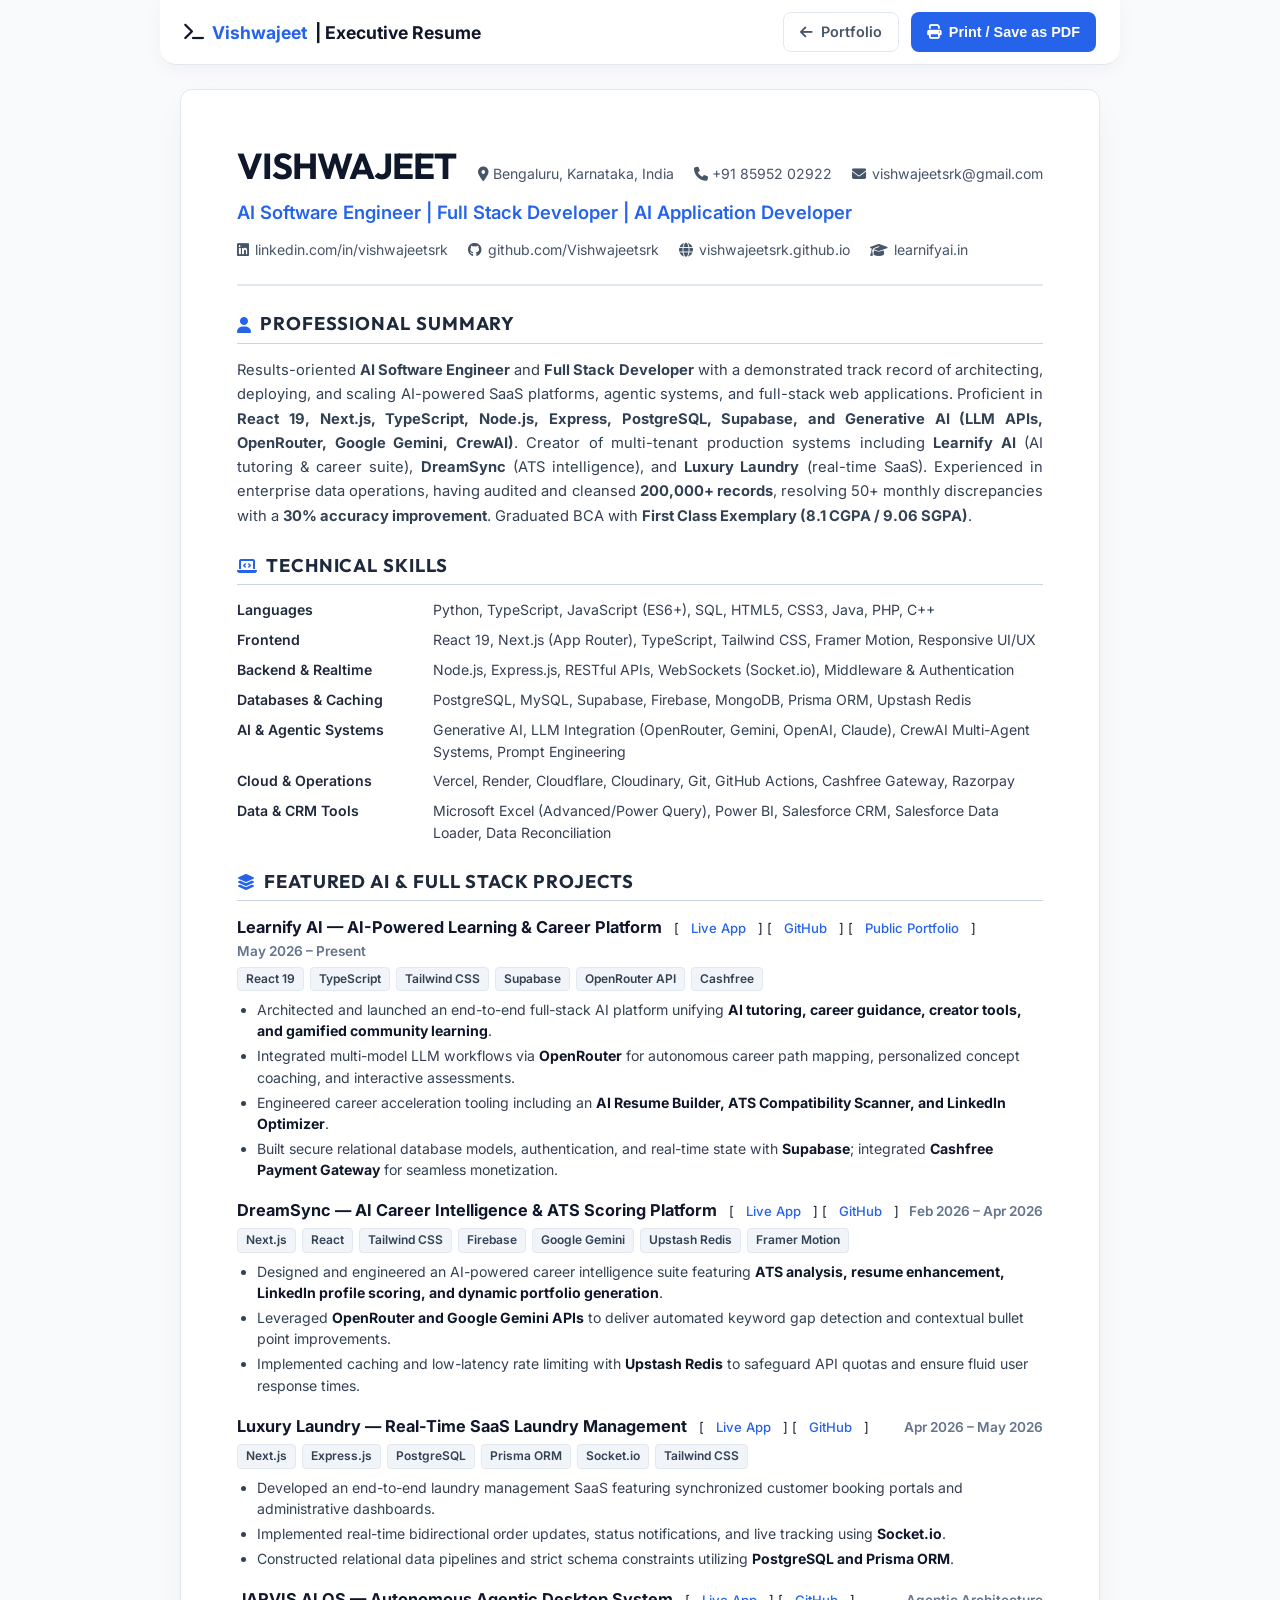
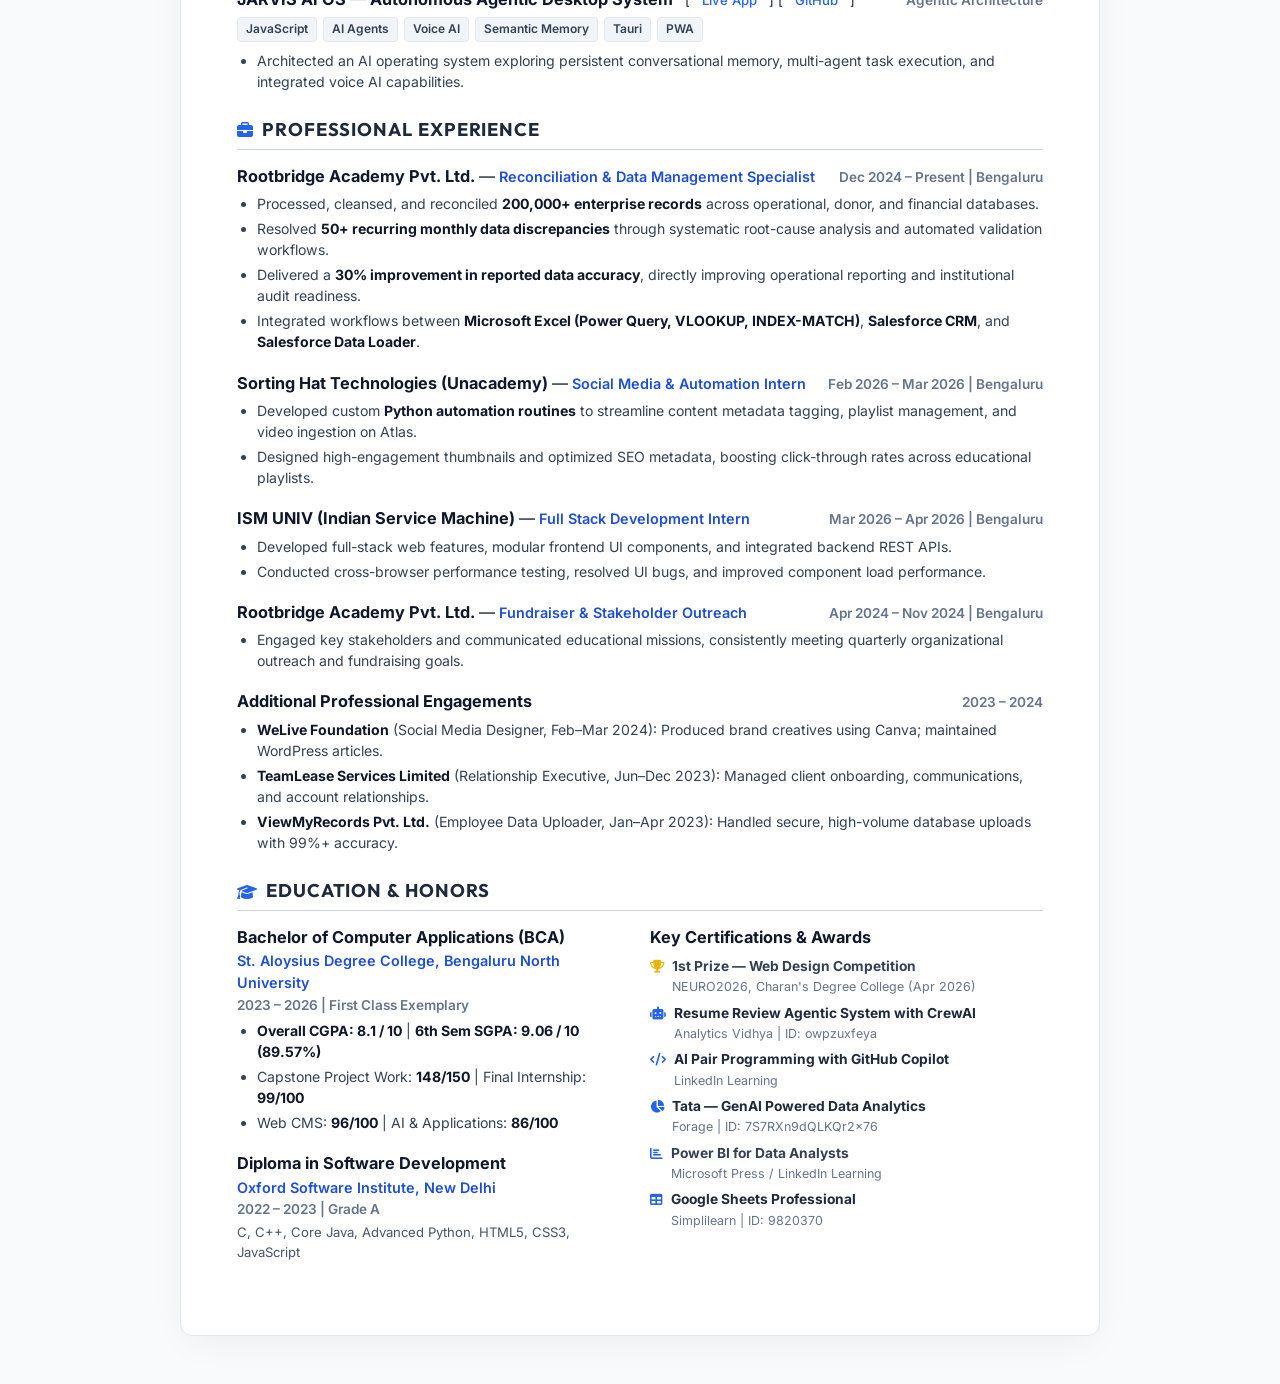
==== resume.html @ b8ddba81 "feat: upgrade UI animations, Cal.com scheduler, mobile responsiveness, and comprehensive README docu" ====
<!DOCTYPE html>
<html lang="en">
<head>
    <meta charset="UTF-8">
    <meta name="viewport" content="width=device-width, initial-scale=1.0">
    <title>Vishwajeet | AI Software Engineer & Full Stack Developer - Resume</title>
    <meta name="description" content="Resume of Vishwajeet - AI Software Engineer, Full Stack Developer, and Data Operations Specialist.">
    <link rel="preconnect" href="https://fonts.googleapis.com">
    <link rel="preconnect" href="https://fonts.gstatic.com" crossorigin>
    <link href="https://fonts.googleapis.com/css2?family=Inter:wght@300;400;500;600;700;800&family=Outfit:wght@500;600;700&display=swap" rel="stylesheet">
    <link rel="stylesheet" href="https://cdn.jsdelivr.net/npm/@fortawesome/fontawesome-free@6.4.0/css/all.min.css">
    <style>
        :root {
            --primary: #2563eb;
            --primary-dark: #1d4ed8;
            --accent: #6366f1;
            --text-main: #0f172a;
            --text-muted: #475569;
            --text-light: #64748b;
            --border-color: #e2e8f0;
            --bg-page: #f8fafc;
            --bg-card: #ffffff;
            --tag-bg: #f1f5f9;
            --tag-text: #334155;
        }

        * {
            box-sizing: border-box;
            margin: 0;
            padding: 0;
        }

        body {
            font-family: 'Inter', sans-serif;
            background-color: var(--bg-page);
            color: var(--text-main);
            line-height: 1.55;
            -webkit-font-smoothing: antialiased;
        }

        /* Action Bar for Web View */
        .action-bar {
            position: sticky;
            top: 0;
            z-index: 100;
            background: rgba(255, 255, 255, 0.92);
            backdrop-filter: blur(12px);
            border-bottom: 1px solid var(--border-color);
            padding: 12px 24px;
            display: flex;
            justify-content: space-between;
            align-items: center;
            max-width: 960px;
            margin: 0 auto 24px;
            border-radius: 0 0 16px 16px;
            box-shadow: 0 4px 20px -2px rgba(0,0,0,0.05);
        }

        .action-bar .brand {
            font-weight: 700;
            font-size: 1.1rem;
            color: var(--text-main);
            display: flex;
            align-items: center;
            gap: 8px;
        }

        .action-bar .brand span {
            color: var(--primary);
        }

        .action-buttons {
            display: flex;
            gap: 12px;
        }

        .btn {
            display: inline-flex;
            align-items: center;
            gap: 8px;
            padding: 8px 16px;
            font-size: 0.9rem;
            font-weight: 600;
            border-radius: 8px;
            text-decoration: none;
            cursor: pointer;
            transition: all 0.2s ease;
            border: none;
        }

        .btn-primary {
            background: var(--primary);
            color: #ffffff;
        }

        .btn-primary:hover {
            background: var(--primary-dark);
            box-shadow: 0 4px 12px rgba(37, 99, 235, 0.3);
            transform: translateY(-1px);
        }

        .btn-secondary {
            background: #ffffff;
            color: var(--text-muted);
            border: 1px solid var(--border-color);
        }

        .btn-secondary:hover {
            background: var(--tag-bg);
            color: var(--text-main);
        }

        /* Resume Paper Container */
        .resume-container {
            max-width: 920px;
            margin: 0 auto 48px;
            background: var(--bg-card);
            padding: 48px 56px;
            border-radius: 12px;
            box-shadow: 0 10px 40px -10px rgba(0,0,0,0.07);
            border: 1px solid var(--border-color);
        }

        /* Header Section */
        .resume-header {
            border-bottom: 2px solid var(--border-color);
            padding-bottom: 24px;
            margin-bottom: 24px;
        }

        .header-title-row {
            display: flex;
            justify-content: space-between;
            align-items: baseline;
            flex-wrap: wrap;
            gap: 12px;
        }

        h1.name {
            font-family: 'Outfit', sans-serif;
            font-size: 2.25rem;
            font-weight: 700;
            letter-spacing: -0.02em;
            color: #0f172a;
        }

        .headline {
            font-size: 1.15rem;
            font-weight: 600;
            color: var(--primary);
            margin-top: 4px;
            margin-bottom: 12px;
        }

        .contact-links {
            display: flex;
            flex-wrap: wrap;
            gap: 16px 20px;
            font-size: 0.88rem;
            color: var(--text-muted);
        }

        .contact-links a {
            color: var(--text-muted);
            text-decoration: none;
            display: inline-flex;
            align-items: center;
            gap: 6px;
            transition: color 0.15s ease;
        }

        .contact-links a:hover {
            color: var(--primary);
        }

        /* Section Styling */
        .section {
            margin-bottom: 24px;
        }

        .section-title {
            font-family: 'Outfit', sans-serif;
            font-size: 1.15rem;
            font-weight: 700;
            text-transform: uppercase;
            letter-spacing: 0.05em;
            color: #1e293b;
            border-bottom: 1.5px solid #cbd5e1;
            padding-bottom: 4px;
            margin-bottom: 14px;
            display: flex;
            align-items: center;
            gap: 8px;
        }

        .section-title i {
            color: var(--primary);
            font-size: 1rem;
        }

        .summary-text {
            font-size: 0.92rem;
            color: #334155;
            line-height: 1.65;
            text-align: justify;
        }

        /* Skills Grid */
        .skills-table {
            display: grid;
            grid-template-columns: 180px 1fr;
            gap: 8px 16px;
            font-size: 0.88rem;
        }

        .skill-group-name {
            font-weight: 600;
            color: #1e293b;
        }

        .skill-group-items {
            color: #334155;
        }

        /* Experience & Projects Entries */
        .entry-item {
            margin-bottom: 18px;
            page-break-inside: avoid;
        }

        .entry-item:last-child {
            margin-bottom: 0;
        }

        .entry-header {
            display: flex;
            justify-content: space-between;
            align-items: baseline;
            flex-wrap: wrap;
            margin-bottom: 4px;
        }

        .entry-title {
            font-size: 1.02rem;
            font-weight: 700;
            color: #0f172a;
        }

        .entry-title a {
            color: #0f172a;
            text-decoration: none;
            transition: color 0.15s ease;
        }

        .entry-title a:hover {
            color: var(--primary);
        }

        .entry-subtitle {
            font-size: 0.9rem;
            font-weight: 600;
            color: var(--primary-dark);
        }

        .entry-date {
            font-size: 0.85rem;
            font-weight: 600;
            color: var(--text-light);
        }

        .entry-tags {
            display: flex;
            flex-wrap: wrap;
            gap: 6px;
            margin: 5px 0 8px 0;
        }

        .tech-pill {
            font-size: 0.75rem;
            font-weight: 600;
            background: var(--tag-bg);
            color: var(--tag-text);
            padding: 2px 8px;
            border-radius: 4px;
            border: 1px solid #e2e8f0;
        }

        .entry-links {
            display: inline-flex;
            gap: 12px;
            font-size: 0.82rem;
            margin-left: 8px;
        }

        .entry-links a {
            color: var(--primary);
            text-decoration: none;
            font-weight: 500;
        }

        .entry-links a:hover {
            text-decoration: underline;
        }

        ul.bullet-list {
            list-style-type: disc;
            margin-left: 20px;
            margin-top: 4px;
        }

        ul.bullet-list li {
            font-size: 0.88rem;
            color: #334155;
            margin-bottom: 4px;
            line-height: 1.5;
        }

        ul.bullet-list li strong {
            color: #0f172a;
        }

        /* Education & Certs Grid */
        .edu-cert-grid {
            display: grid;
            grid-template-columns: 1fr 1fr;
            gap: 20px;
        }

        .cert-list {
            list-style: none;
        }

        .cert-list li {
            font-size: 0.86rem;
            color: #334155;
            margin-bottom: 6px;
            display: flex;
            align-items: baseline;
            gap: 8px;
        }

        .cert-list li i {
            color: var(--primary);
            font-size: 0.8rem;
            flex-shrink: 0;
        }

        .cert-list a {
            color: #1e293b;
            text-decoration: none;
        }

        .cert-list a:hover {
            color: var(--primary);
            text-decoration: underline;
        }

        .cert-meta {
            color: var(--text-light);
            font-size: 0.78rem;
        }

        /* Print Optimization */
        @media print {
            body {
                background: #ffffff;
                color: #000000;
                font-size: 9.5pt;
            }

            .action-bar {
                display: none !important;
            }

            .resume-container {
                max-width: 100%;
                margin: 0;
                padding: 0;
                border: none;
                box-shadow: none;
                border-radius: 0;
            }

            a {
                text-decoration: none;
                color: inherit;
            }

            .section-title {
                border-bottom: 1.5px solid #000;
                color: #000;
            }

            .headline, .entry-subtitle, .section-title i {
                color: #1d4ed8;
            }

            .tech-pill {
                border: 1px solid #cbd5e1;
                background: #f8fafc;
                color: #0f172a;
            }

            .entry-item {
                page-break-inside: avoid;
            }

            @page {
                margin: 1.2cm;
                size: A4 portrait;
            }
        }

        @media (max-width: 768px) {
            .resume-container {
                padding: 28px 20px;
                margin: 0 12px 24px;
            }
            .skills-table {
                grid-template-columns: 1fr;
                gap: 4px;
            }
            .edu-cert-grid {
                grid-template-columns: 1fr;
            }
            .action-bar {
                flex-direction: column;
                gap: 12px;
            }
        }
    </style>
</head>
<body>

    <!-- Sticky Web Toolbar -->
    <div class="action-bar">
        <div class="brand">
            <i class="fas fa-terminal"></i>
            <span>Vishwajeet</span> | Executive Resume
        </div>
        <div class="action-buttons">
            <a href="index.html" class="btn btn-secondary">
                <i class="fas fa-arrow-left"></i> Portfolio
            </a>
            <button onclick="window.print()" class="btn btn-primary">
                <i class="fas fa-print"></i> Print / Save as PDF
            </button>
        </div>
    </div>

    <!-- Resume Document Body -->
    <div class="resume-container">
        <!-- Header -->
        <header class="resume-header">
            <div class="header-title-row">
                <h1 class="name">VISHWAJEET</h1>
                <div class="contact-links">
                    <span><i class="fas fa-map-marker-alt"></i> Bengaluru, Karnataka, India</span>
                    <span><i class="fas fa-phone"></i> +91 85952 02922</span>
                    <a href="mailto:vishwajeetsrk@gmail.com"><i class="fas fa-envelope"></i> vishwajeetsrk@gmail.com</a>
                </div>
            </div>
            <div class="headline">AI Software Engineer | Full Stack Developer | AI Application Developer</div>
            <div class="contact-links">
                <a href="https://www.linkedin.com/in/vishwajeetsrk/" target="_blank"><i class="fab fa-linkedin"></i> linkedin.com/in/vishwajeetsrk</a>
                <a href="https://github.com/Vishwajeetsrk" target="_blank"><i class="fab fa-github"></i> github.com/Vishwajeetsrk</a>
                <a href="https://vishwajeetsrk.github.io/" target="_blank"><i class="fas fa-globe"></i> vishwajeetsrk.github.io</a>
                <a href="https://www.learnifyai.in/" target="_blank"><i class="fas fa-graduation-cap"></i> learnifyai.in</a>
            </div>
        </header>

        <!-- Professional Summary -->
        <section class="section">
            <h2 class="section-title"><i class="fas fa-user"></i> Professional Summary</h2>
            <p class="summary-text">
                Results-oriented <strong>AI Software Engineer</strong> and <strong>Full Stack Developer</strong> with a demonstrated track record of architecting, deploying, and scaling AI-powered SaaS platforms, agentic systems, and full-stack web applications. Proficient in <strong>React 19, Next.js, TypeScript, Node.js, Express, PostgreSQL, Supabase, and Generative AI (LLM APIs, OpenRouter, Google Gemini, CrewAI)</strong>. Creator of multi-tenant production systems including <strong>Learnify AI</strong> (AI tutoring & career suite), <strong>DreamSync</strong> (ATS intelligence), and <strong>Luxury Laundry</strong> (real-time SaaS). Experienced in enterprise data operations, having audited and cleansed <strong>200,000+ records</strong>, resolving 50+ monthly discrepancies with a <strong>30% accuracy improvement</strong>. Graduated BCA with <strong>First Class Exemplary (8.1 CGPA / 9.06 SGPA)</strong>.
            </p>
        </section>

        <!-- Technical Skills -->
        <section class="section">
            <h2 class="section-title"><i class="fas fa-laptop-code"></i> Technical Skills</h2>
            <div class="skills-table">
                <div class="skill-group-name">Languages</div>
                <div class="skill-group-items">Python, TypeScript, JavaScript (ES6+), SQL, HTML5, CSS3, Java, PHP, C++</div>

                <div class="skill-group-name">Frontend</div>
                <div class="skill-group-items">React 19, Next.js (App Router), TypeScript, Tailwind CSS, Framer Motion, Responsive UI/UX</div>

                <div class="skill-group-name">Backend & Realtime</div>
                <div class="skill-group-items">Node.js, Express.js, RESTful APIs, WebSockets (Socket.io), Middleware & Authentication</div>

                <div class="skill-group-name">Databases & Caching</div>
                <div class="skill-group-items">PostgreSQL, MySQL, Supabase, Firebase, MongoDB, Prisma ORM, Upstash Redis</div>

                <div class="skill-group-name">AI & Agentic Systems</div>
                <div class="skill-group-items">Generative AI, LLM Integration (OpenRouter, Gemini, OpenAI, Claude), CrewAI Multi-Agent Systems, Prompt Engineering</div>

                <div class="skill-group-name">Cloud & Operations</div>
                <div class="skill-group-items">Vercel, Render, Cloudflare, Cloudinary, Git, GitHub Actions, Cashfree Gateway, Razorpay</div>

                <div class="skill-group-name">Data & CRM Tools</div>
                <div class="skill-group-items">Microsoft Excel (Advanced/Power Query), Power BI, Salesforce CRM, Salesforce Data Loader, Data Reconciliation</div>
            </div>
        </section>

        <!-- Featured Projects -->
        <section class="section">
            <h2 class="section-title"><i class="fas fa-layer-group"></i> Featured AI & Full Stack Projects</h2>

            <!-- Learnify AI -->
            <div class="entry-item">
                <div class="entry-header">
                    <div>
                        <span class="entry-title"><a href="https://www.learnifyai.in/" target="_blank">Learnify AI — AI-Powered Learning & Career Platform</a></span>
                        <span class="entry-links">
                            [<a href="https://www.learnifyai.in/" target="_blank">Live App</a>]
                            [<a href="https://github.com/Vishwajeetsrk/learnifyai" target="_blank">GitHub</a>]
                            [<a href="https://www.learnifyai.in/p/vishwajeetsrk" target="_blank">Public Portfolio</a>]
                        </span>
                    </div>
                    <span class="entry-date">May 2026 – Present</span>
                </div>
                <div class="entry-tags">
                    <span class="tech-pill">React 19</span>
                    <span class="tech-pill">TypeScript</span>
                    <span class="tech-pill">Tailwind CSS</span>
                    <span class="tech-pill">Supabase</span>
                    <span class="tech-pill">OpenRouter API</span>
                    <span class="tech-pill">Cashfree</span>
                </div>
                <ul class="bullet-list">
                    <li>Architected and launched an end-to-end full-stack AI platform unifying <strong>AI tutoring, career guidance, creator tools, and gamified community learning</strong>.</li>
                    <li>Integrated multi-model LLM workflows via <strong>OpenRouter</strong> for autonomous career path mapping, personalized concept coaching, and interactive assessments.</li>
                    <li>Engineered career acceleration tooling including an <strong>AI Resume Builder, ATS Compatibility Scanner, and LinkedIn Optimizer</strong>.</li>
                    <li>Built secure relational database models, authentication, and real-time state with <strong>Supabase</strong>; integrated <strong>Cashfree Payment Gateway</strong> for seamless monetization.</li>
                </ul>
            </div>

            <!-- DreamSync -->
            <div class="entry-item">
                <div class="entry-header">
                    <div>
                        <span class="entry-title"><a href="https://dream-sync-nine.vercel.app/" target="_blank">DreamSync — AI Career Intelligence & ATS Scoring Platform</a></span>
                        <span class="entry-links">
                            [<a href="https://dream-sync-nine.vercel.app/" target="_blank">Live App</a>]
                            [<a href="https://github.com/Vishwajeetsrk/dreamssync_test" target="_blank">GitHub</a>]
                        </span>
                    </div>
                    <span class="entry-date">Feb 2026 – Apr 2026</span>
                </div>
                <div class="entry-tags">
                    <span class="tech-pill">Next.js</span>
                    <span class="tech-pill">React</span>
                    <span class="tech-pill">Tailwind CSS</span>
                    <span class="tech-pill">Firebase</span>
                    <span class="tech-pill">Google Gemini</span>
                    <span class="tech-pill">Upstash Redis</span>
                    <span class="tech-pill">Framer Motion</span>
                </div>
                <ul class="bullet-list">
                    <li>Designed and engineered an AI-powered career intelligence suite featuring <strong>ATS analysis, resume enhancement, LinkedIn profile scoring, and dynamic portfolio generation</strong>.</li>
                    <li>Leveraged <strong>OpenRouter and Google Gemini APIs</strong> to deliver automated keyword gap detection and contextual bullet point improvements.</li>
                    <li>Implemented caching and low-latency rate limiting with <strong>Upstash Redis</strong> to safeguard API quotas and ensure fluid user response times.</li>
                </ul>
            </div>

            <!-- Luxury Laundry -->
            <div class="entry-item">
                <div class="entry-header">
                    <div>
                        <span class="entry-title"><a href="https://luxurylaundry.vercel.app/" target="_blank">Luxury Laundry — Real-Time SaaS Laundry Management</a></span>
                        <span class="entry-links">
                            [<a href="https://luxurylaundry.vercel.app/" target="_blank">Live App</a>]
                            [<a href="https://github.com/Vishwajeetsrk/LUXURY-LAUNDRY" target="_blank">GitHub</a>]
                        </span>
                    </div>
                    <span class="entry-date">Apr 2026 – May 2026</span>
                </div>
                <div class="entry-tags">
                    <span class="tech-pill">Next.js</span>
                    <span class="tech-pill">Express.js</span>
                    <span class="tech-pill">PostgreSQL</span>
                    <span class="tech-pill">Prisma ORM</span>
                    <span class="tech-pill">Socket.io</span>
                    <span class="tech-pill">Tailwind CSS</span>
                </div>
                <ul class="bullet-list">
                    <li>Developed an end-to-end laundry management SaaS featuring synchronized customer booking portals and administrative dashboards.</li>
                    <li>Implemented real-time bidirectional order updates, status notifications, and live tracking using <strong>Socket.io</strong>.</li>
                    <li>Constructed relational data pipelines and strict schema constraints utilizing <strong>PostgreSQL and Prisma ORM</strong>.</li>
                </ul>
            </div>

            <!-- JARVIS AI OS -->
            <div class="entry-item">
                <div class="entry-header">
                    <div>
                        <span class="entry-title"><a href="https://jarvisaios.vercel.app/" target="_blank">JARVIS AI OS — Autonomous Agentic Desktop System</a></span>
                        <span class="entry-links">
                            [<a href="https://jarvisaios.vercel.app/" target="_blank">Live App</a>]
                            [<a href="https://github.com/Vishwajeetsrk/JARVIS-AI-OS" target="_blank">GitHub</a>]
                        </span>
                    </div>
                    <span class="entry-date">Agentic Architecture</span>
                </div>
                <div class="entry-tags">
                    <span class="tech-pill">JavaScript</span>
                    <span class="tech-pill">AI Agents</span>
                    <span class="tech-pill">Voice AI</span>
                    <span class="tech-pill">Semantic Memory</span>
                    <span class="tech-pill">Tauri</span>
                    <span class="tech-pill">PWA</span>
                </div>
                <ul class="bullet-list">
                    <li>Architected an AI operating system exploring persistent conversational memory, multi-agent task execution, and integrated voice AI capabilities.</li>
                </ul>
            </div>
        </section>

        <!-- Professional Experience -->
        <section class="section">
            <h2 class="section-title"><i class="fas fa-briefcase"></i> Professional Experience</h2>

            <!-- Rootbridge Data Management -->
            <div class="entry-item">
                <div class="entry-header">
                    <div>
                        <span class="entry-title">Rootbridge Academy Pvt. Ltd.</span> — <span class="entry-subtitle">Reconciliation & Data Management Specialist</span>
                    </div>
                    <span class="entry-date">Dec 2024 – Present | Bengaluru</span>
                </div>
                <ul class="bullet-list">
                    <li>Processed, cleansed, and reconciled <strong>200,000+ enterprise records</strong> across operational, donor, and financial databases.</li>
                    <li>Resolved <strong>50+ recurring monthly data discrepancies</strong> through systematic root-cause analysis and automated validation workflows.</li>
                    <li>Delivered a <strong>30% improvement in reported data accuracy</strong>, directly improving operational reporting and institutional audit readiness.</li>
                    <li>Integrated workflows between <strong>Microsoft Excel (Power Query, VLOOKUP, INDEX-MATCH)</strong>, <strong>Salesforce CRM</strong>, and <strong>Salesforce Data Loader</strong>.</li>
                </ul>
            </div>

            <!-- Sorting Hat / Unacademy -->
            <div class="entry-item">
                <div class="entry-header">
                    <div>
                        <span class="entry-title">Sorting Hat Technologies (Unacademy)</span> — <span class="entry-subtitle">Social Media & Automation Intern</span>
                    </div>
                    <span class="entry-date">Feb 2026 – Mar 2026 | Bengaluru</span>
                </div>
                <ul class="bullet-list">
                    <li>Developed custom <strong>Python automation routines</strong> to streamline content metadata tagging, playlist management, and video ingestion on Atlas.</li>
                    <li>Designed high-engagement thumbnails and optimized SEO metadata, boosting click-through rates across educational playlists.</li>
                </ul>
            </div>

            <!-- ISM UNIV -->
            <div class="entry-item">
                <div class="entry-header">
                    <div>
                        <span class="entry-title">ISM UNIV (Indian Service Machine)</span> — <span class="entry-subtitle">Full Stack Development Intern</span>
                    </div>
                    <span class="entry-date">Mar 2026 – Apr 2026 | Bengaluru</span>
                </div>
                <ul class="bullet-list">
                    <li>Developed full-stack web features, modular frontend UI components, and integrated backend REST APIs.</li>
                    <li>Conducted cross-browser performance testing, resolved UI bugs, and improved component load performance.</li>
                </ul>
            </div>

            <!-- Rootbridge Fundraiser -->
            <div class="entry-item">
                <div class="entry-header">
                    <div>
                        <span class="entry-title">Rootbridge Academy Pvt. Ltd.</span> — <span class="entry-subtitle">Fundraiser & Stakeholder Outreach</span>
                    </div>
                    <span class="entry-date">Apr 2024 – Nov 2024 | Bengaluru</span>
                </div>
                <ul class="bullet-list">
                    <li>Engaged key stakeholders and communicated educational missions, consistently meeting quarterly organizational outreach and fundraising goals.</li>
                </ul>
            </div>

            <!-- Earlier Experience Summary -->
            <div class="entry-item">
                <div class="entry-header">
                    <div>
                        <span class="entry-title">Additional Professional Engagements</span>
                    </div>
                    <span class="entry-date">2023 – 2024</span>
                </div>
                <ul class="bullet-list">
                    <li><strong>WeLive Foundation</strong> (Social Media Designer, Feb–Mar 2024): Produced brand creatives using Canva; maintained WordPress articles.</li>
                    <li><strong>TeamLease Services Limited</strong> (Relationship Executive, Jun–Dec 2023): Managed client onboarding, communications, and account relationships.</li>
                    <li><strong>ViewMyRecords Pvt. Ltd.</strong> (Employee Data Uploader, Jan–Apr 2023): Handled secure, high-volume database uploads with 99%+ accuracy.</li>
                </ul>
            </div>
        </section>

        <!-- Education & Certifications -->
        <section class="section">
            <h2 class="section-title"><i class="fas fa-graduation-cap"></i> Education & Honors</h2>
            <div class="edu-cert-grid">
                <div>
                    <div class="entry-item">
                        <div class="entry-title">Bachelor of Computer Applications (BCA)</div>
                        <div class="entry-subtitle">St. Aloysius Degree College, Bengaluru North University</div>
                        <div class="entry-date">2023 – 2026 | First Class Exemplary</div>
                        <ul class="bullet-list">
                            <li><strong>Overall CGPA: 8.1 / 10</strong> | <strong>6th Sem SGPA: 9.06 / 10 (89.57%)</strong></li>
                            <li>Capstone Project Work: <strong>148/150</strong> | Final Internship: <strong>99/100</strong></li>
                            <li>Web CMS: <strong>96/100</strong> | AI & Applications: <strong>86/100</strong></li>
                        </ul>
                    </div>
                    <div class="entry-item" style="margin-top: 10px;">
                        <div class="entry-title">Diploma in Software Development</div>
                        <div class="entry-subtitle">Oxford Software Institute, New Delhi</div>
                        <div class="entry-date">2022 – 2023 | Grade A</div>
                        <div style="font-size: 0.82rem; color: #475569; margin-top: 2px;">C, C++, Core Java, Advanced Python, HTML5, CSS3, JavaScript</div>
                    </div>
                </div>

                <div>
                    <div class="entry-title" style="margin-bottom: 6px;">Key Certifications & Awards</div>
                    <ul class="cert-list">
                        <li>
                            <i class="fas fa-trophy" style="color: #eab308;"></i>
                            <div>
                                <strong>1st Prize — Web Design Competition</strong>
                                <div class="cert-meta">NEURO2026, Charan's Degree College (Apr 2026)</div>
                            </div>
                        </li>
                        <li>
                            <i class="fas fa-robot"></i>
                            <div>
                                <a href="https://courses.analyticsvidhya.com/certificates/owpzuxfeya" target="_blank"><strong>Resume Review Agentic System with CrewAI</strong></a>
                                <div class="cert-meta">Analytics Vidhya | ID: owpzuxfeya</div>
                            </div>
                        </li>
                        <li>
                            <i class="fas fa-code"></i>
                            <div>
                                <a href="https://www.linkedin.com/learning/certificates/ef67d1b71505633566abc16a3a1dd32456a54b8c6a7c702e6a3d16ab45bfd267" target="_blank"><strong>AI Pair Programming with GitHub Copilot</strong></a>
                                <div class="cert-meta">LinkedIn Learning</div>
                            </div>
                        </li>
                        <li>
                            <i class="fas fa-chart-pie"></i>
                            <div>
                                <a href="https://www.theforage.com/completion-certificates/ifobHAoMjQs9s6bKS/gMTdCXwDdLYoXZ3wG_ifobHAoMjQs9s6bKS_m3LEh744cwEtvav5p_1761740174163_completion_certificate.pdf" target="_blank"><strong>Tata — GenAI Powered Data Analytics</strong></a>
                                <div class="cert-meta">Forage | ID: 7S7RXn9dQLKQr2x76</div>
                            </div>
                        </li>
                        <li>
                            <i class="fas fa-chart-bar"></i>
                            <div>
                                <strong>Power BI for Data Analysts</strong>
                                <div class="cert-meta">Microsoft Press / LinkedIn Learning</div>
                            </div>
                        </li>
                        <li>
                            <i class="fas fa-table"></i>
                            <div>
                                <a href="https://www.simplilearn.com/skillup-certificate-landing?token=eyJjb3Vyc2VfaWQiOiIzNzQ4IiwiY2VydGlmaWNhdGVfdXJsIjoiaHR0cHM6XC9cL2NlcnRpZmljYXRlcy5zaW1wbGljZG4ubmV0XC9zaGFyZVwvOTgyMDM3MF85OTgzNTM1XzE3NzA1NzY4NDc0MDUucG5nIiwidXNlcm5hbWUiOiJWaXNod2FqZWV0In0%3D" target="_blank"><strong>Google Sheets Professional</strong></a>
                                <div class="cert-meta">Simplilearn | ID: 9820370</div>
                            </div>
                        </li>
                    </ul>
                </div>
            </div>
        </section>
    </div>

</body>
</html>
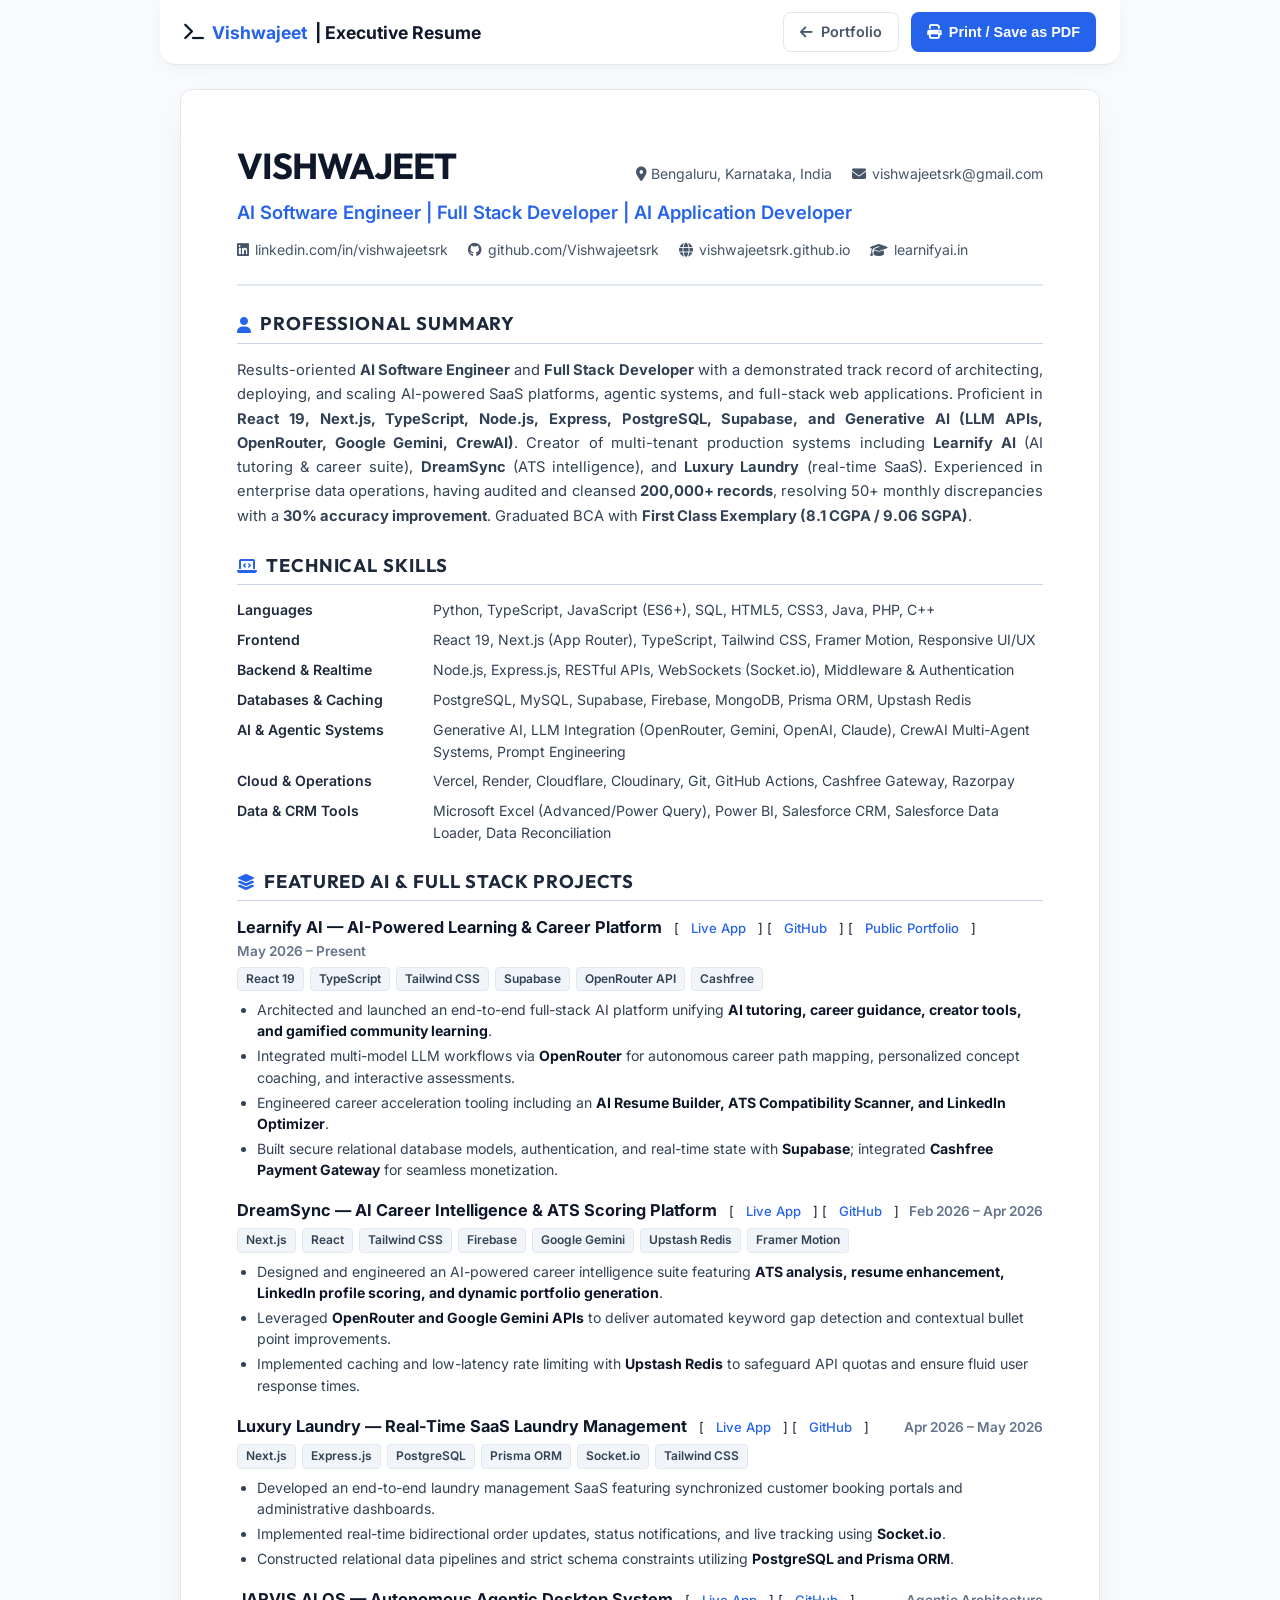
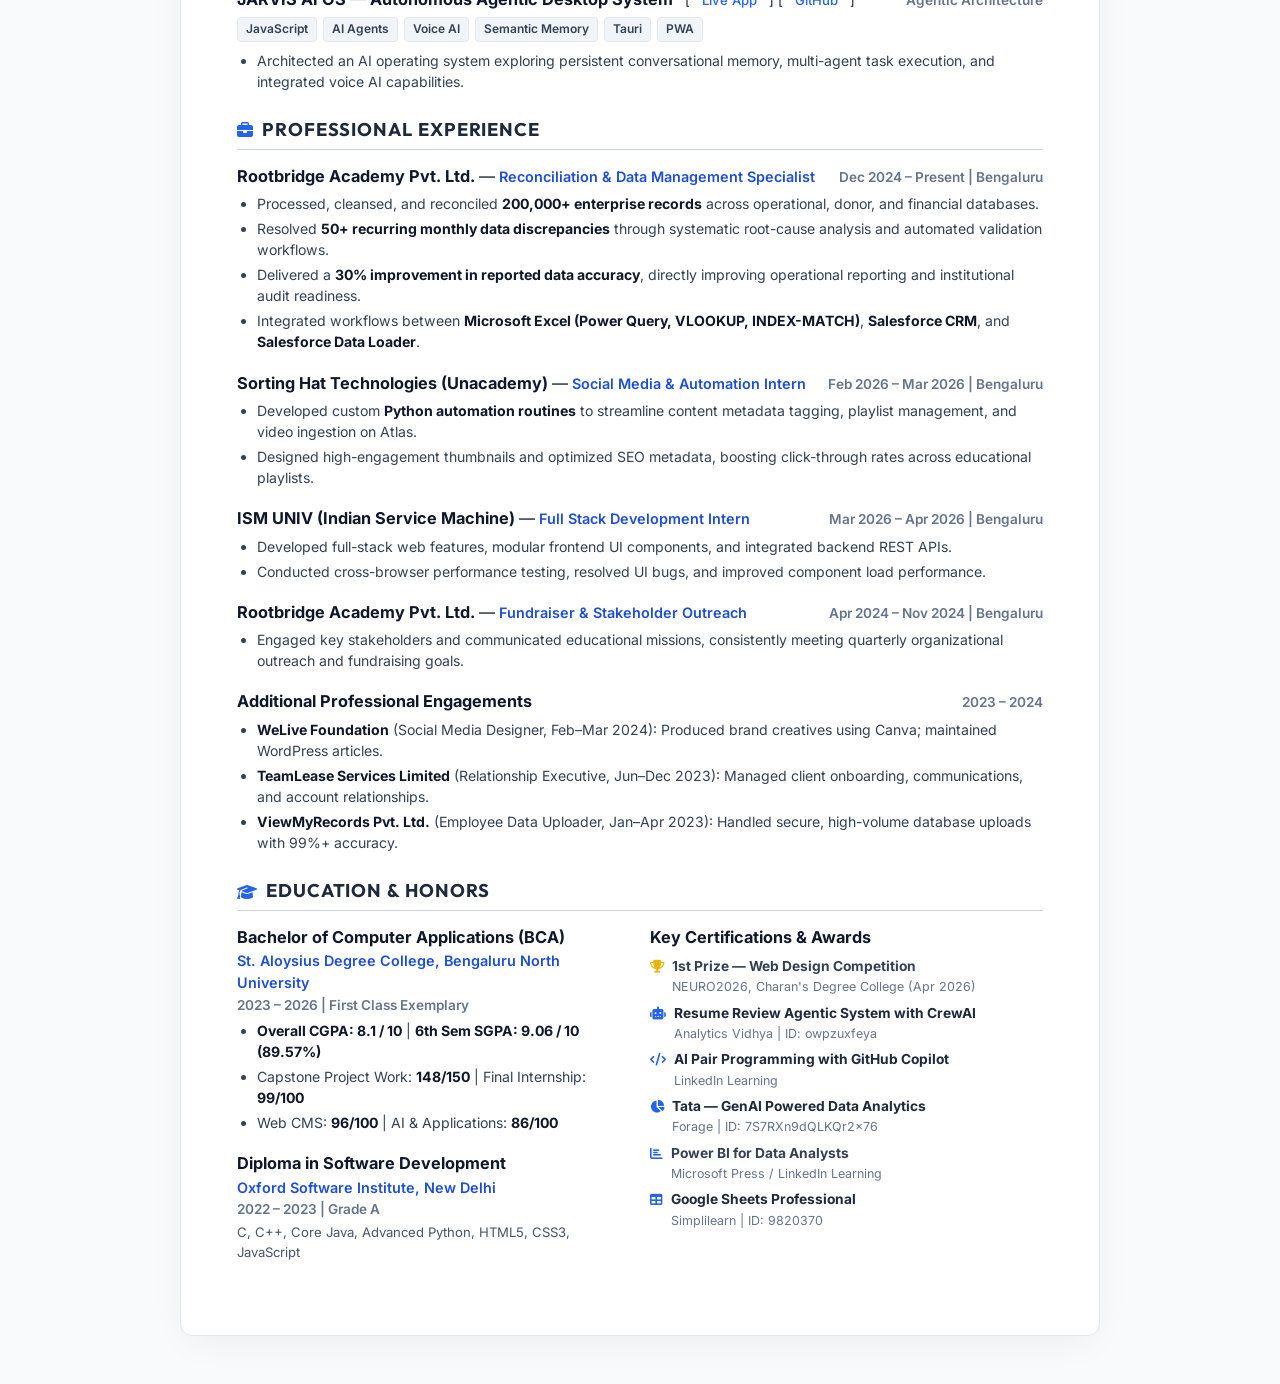
==== commit 38bcd518: "fix: update scheduler availability to 3:00 PM - 9:00 PM and remove personal phone number" ====
--- a/resume.html
+++ b/resume.html
@@ -456,7 +456,6 @@
                 <h1 class="name">VISHWAJEET</h1>
                 <div class="contact-links">
                     <span><i class="fas fa-map-marker-alt"></i> Bengaluru, Karnataka, India</span>
-                    <span><i class="fas fa-phone"></i> +91 85952 02922</span>
                     <a href="mailto:vishwajeetsrk@gmail.com"><i class="fas fa-envelope"></i> vishwajeetsrk@gmail.com</a>
                 </div>
             </div>
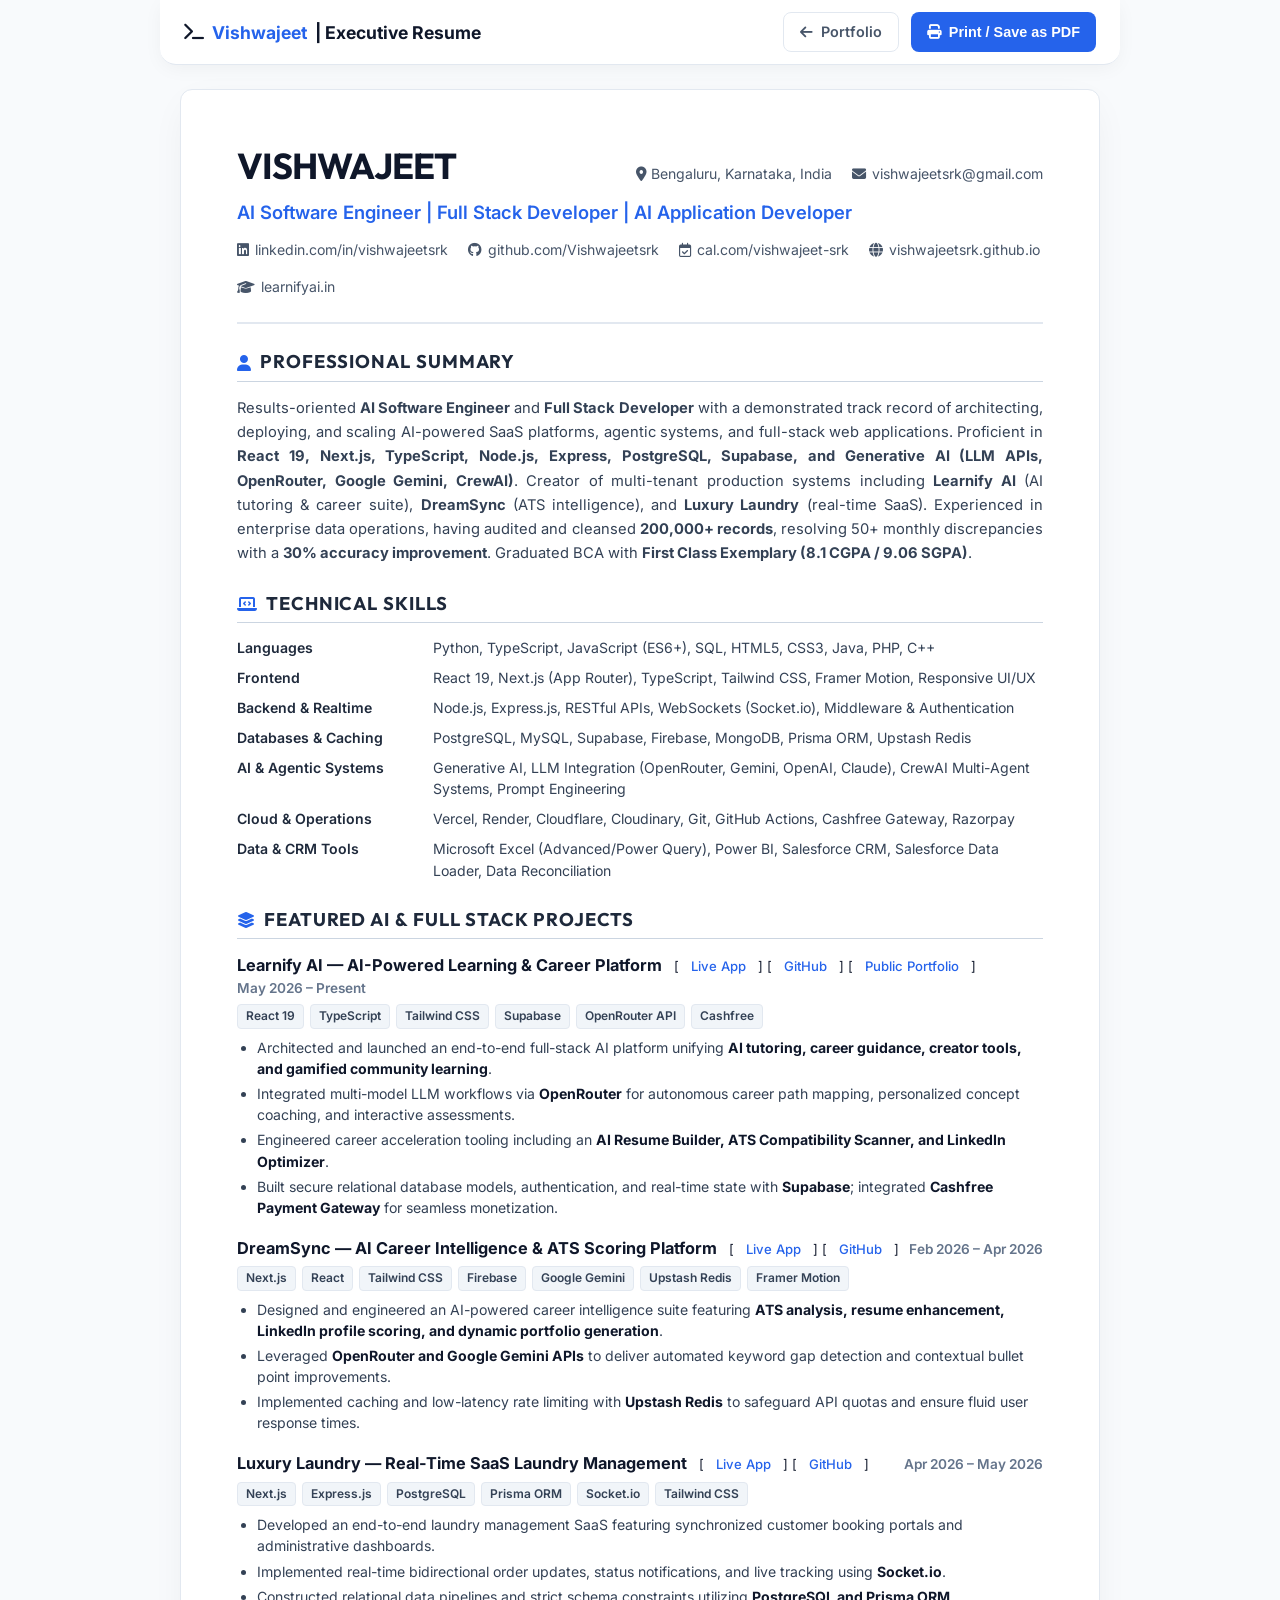
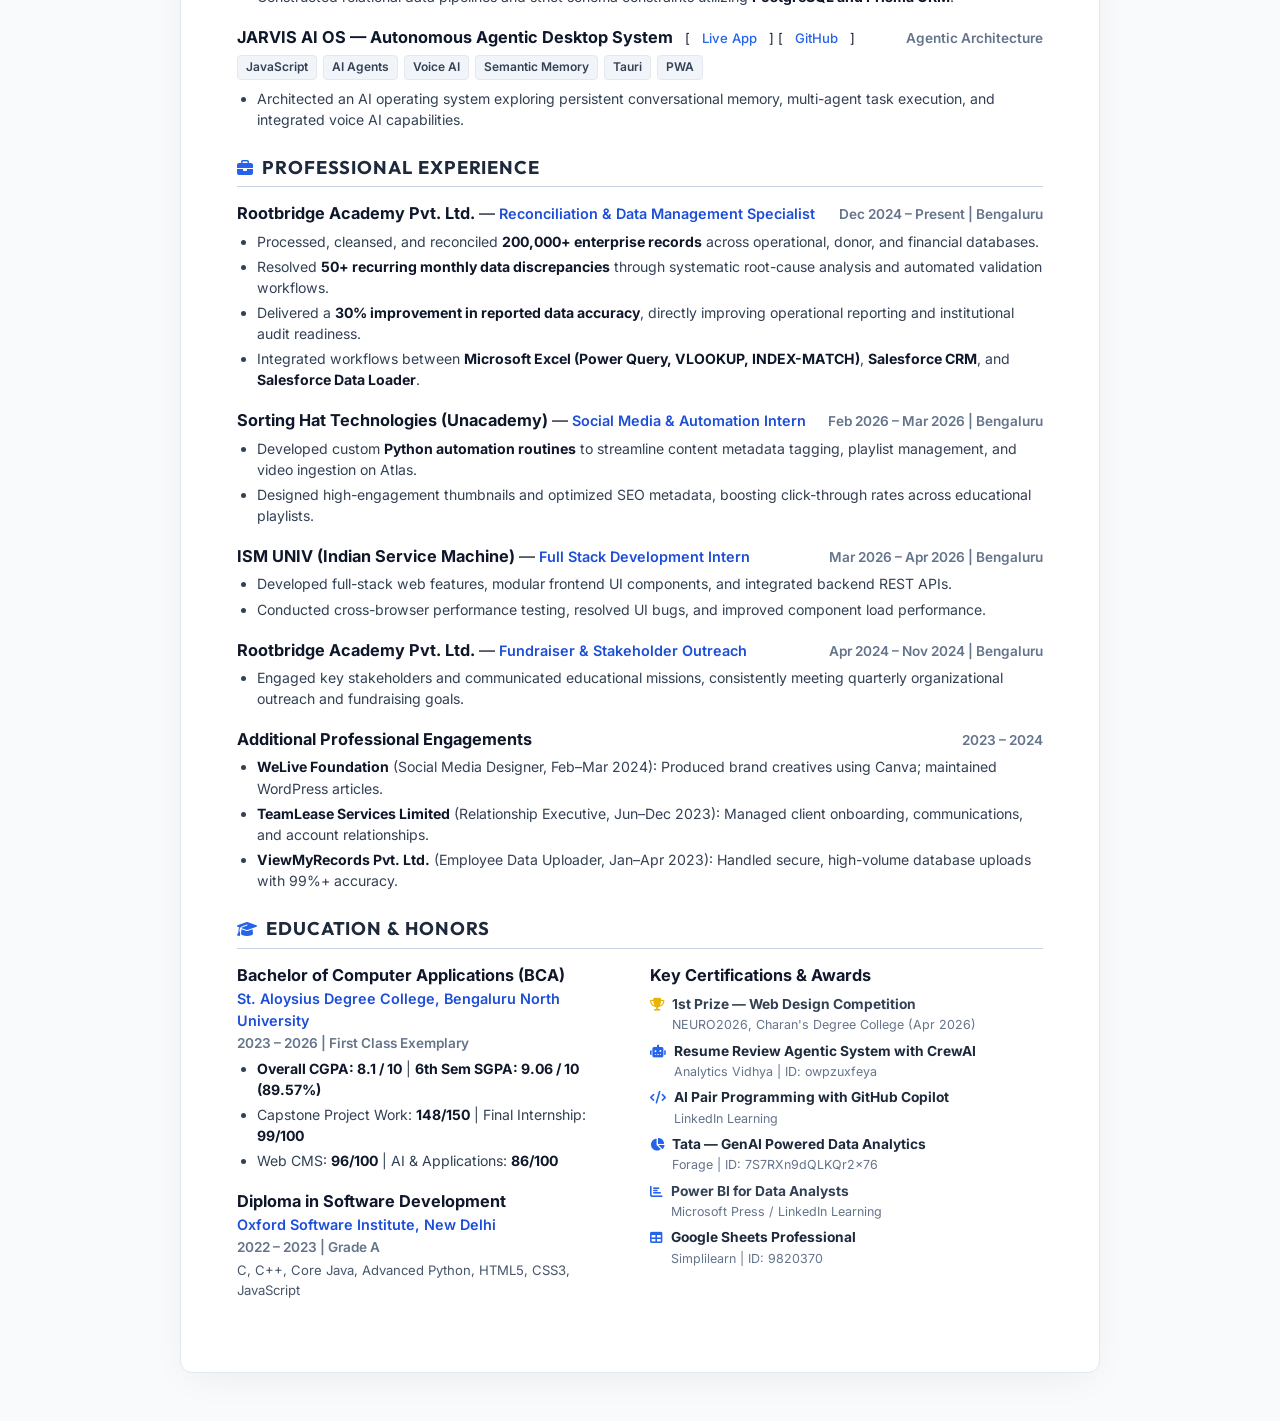
==== commit 206519de: "feat: integrate official Cal.com 30min and 15min scheduling links and duration switcher" ====
--- a/resume.html
+++ b/resume.html
@@ -463,6 +463,7 @@
             <div class="contact-links">
                 <a href="https://www.linkedin.com/in/vishwajeetsrk/" target="_blank"><i class="fab fa-linkedin"></i> linkedin.com/in/vishwajeetsrk</a>
                 <a href="https://github.com/Vishwajeetsrk" target="_blank"><i class="fab fa-github"></i> github.com/Vishwajeetsrk</a>
+                <a href="https://cal.com/vishwajeet-srk/30min" target="_blank"><i class="far fa-calendar-check"></i> cal.com/vishwajeet-srk</a>
                 <a href="https://vishwajeetsrk.github.io/" target="_blank"><i class="fas fa-globe"></i> vishwajeetsrk.github.io</a>
                 <a href="https://www.learnifyai.in/" target="_blank"><i class="fas fa-graduation-cap"></i> learnifyai.in</a>
             </div>
